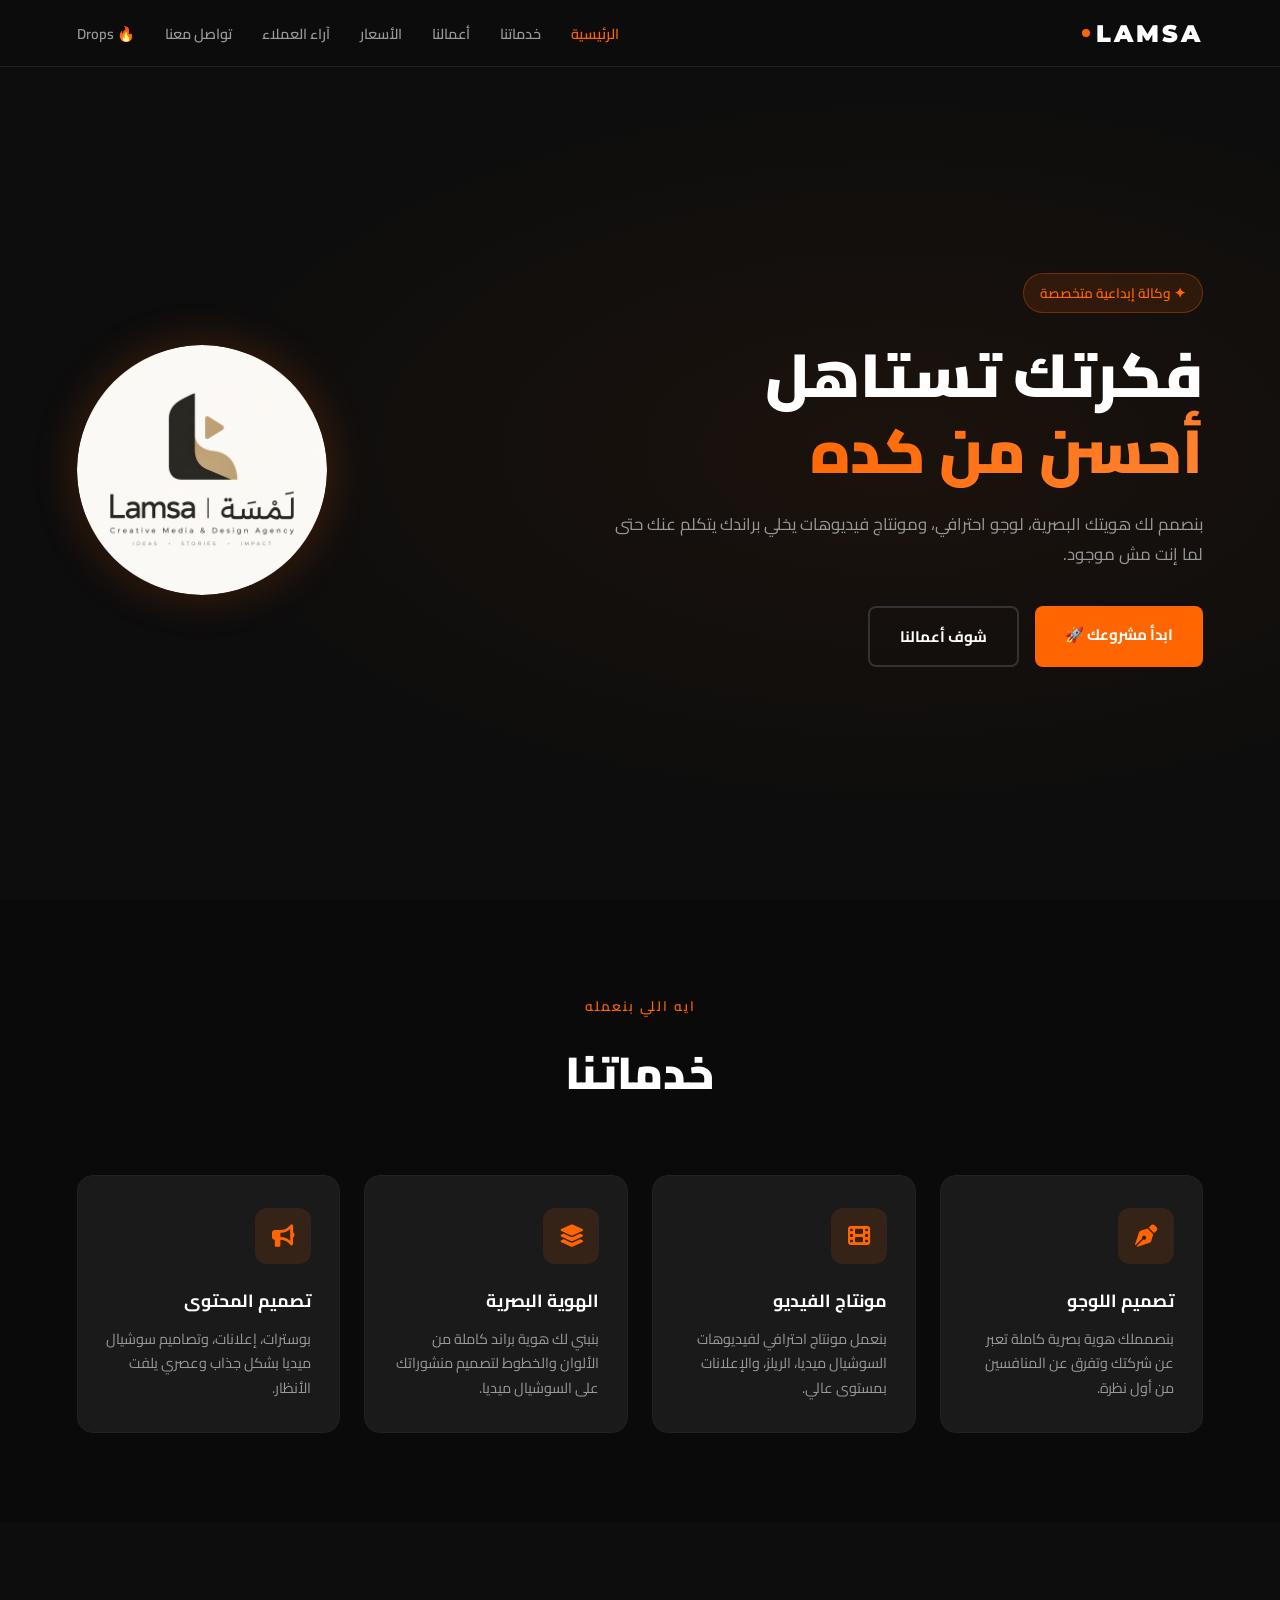
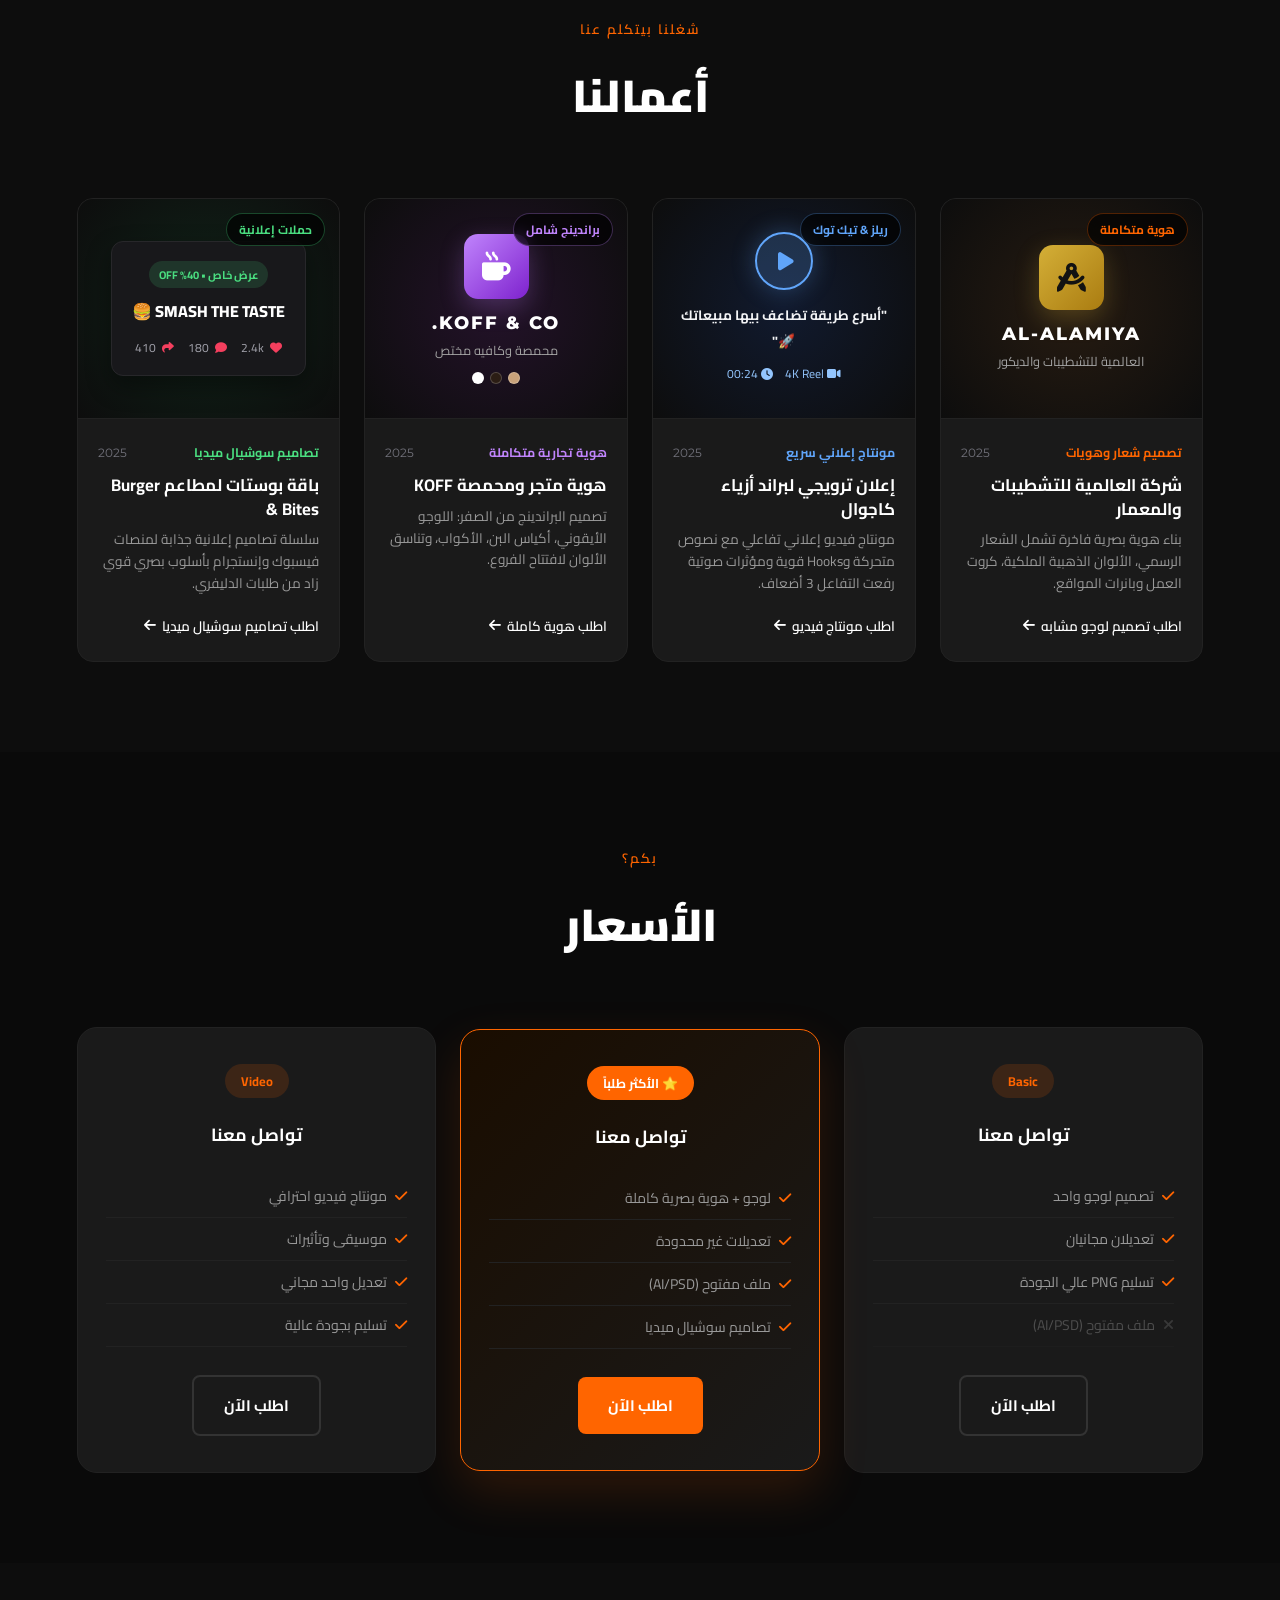
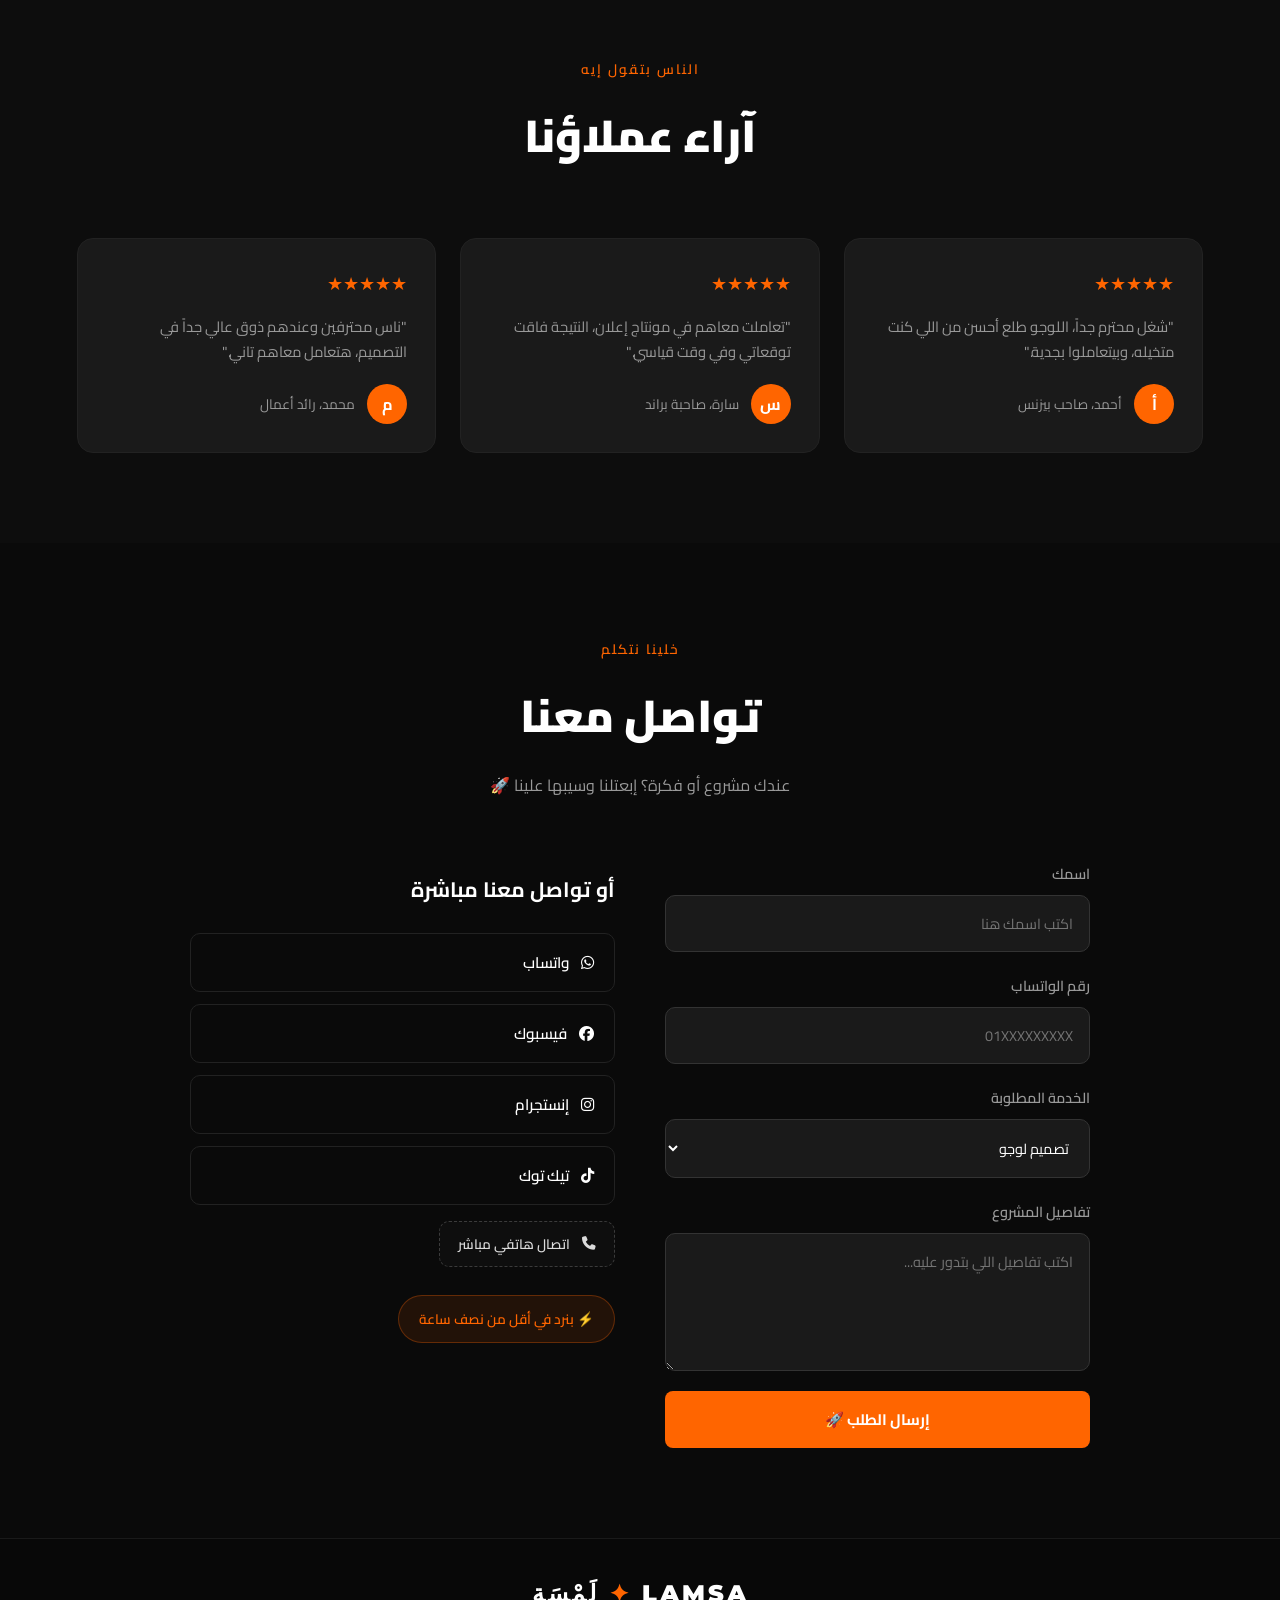
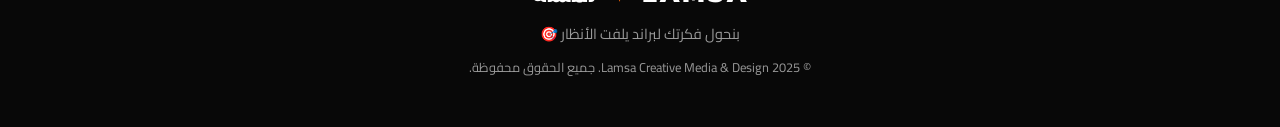
==== agency.html @ 6bd49e01 "Add files via upload" ====
<!DOCTYPE html>
<html lang="ar" dir="rtl">
<head>
  <meta charset="UTF-8" />
  <meta name="viewport" content="width=device-width, initial-scale=1.0"/>
  <title>Lamsa | لَمْسَة — Creative Media & Design</title>
  <link rel="stylesheet" href="style.css" />
  <link href="https://fonts.googleapis.com/css2?family=Cairo:wght@300;400;600;700;900&family=Montserrat:wght@400;700;900&display=swap" rel="stylesheet"/>
  <link rel="stylesheet" href="https://cdnjs.cloudflare.com/ajax/libs/font-awesome/6.5.0/css/all.min.css"/>
</head>
<body>

  <!-- NAV -->
  <nav id="navbar">
    <div class="nav-logo">
      <span class="logo-text">LAMSA</span>
      <span class="logo-dot"></span>
    </div>
    <ul class="nav-links">
      <li><a href="#home">الرئيسية</a></li>
      <li><a href="#services">خدماتنا</a></li>
      <li><a href="#portfolio">أعمالنا</a></li>
      <li><a href="#pricing">الأسعار</a></li>
      <li><a href="#reviews">آراء العملاء</a></li>
      <li><a href="#contact">تواصل معنا</a></li>
      <li><a href="drops.html" class="nav-drops-link">🔥 Drops</a></li>
    </ul>
    <div class="hamburger" onclick="toggleMenu()">
      <span></span><span></span><span></span>
    </div>
  </nav>

  <!-- HERO -->
  <section id="home" class="hero">
    <div class="hero-content">
      <p class="hero-tag">✦ وكالة إبداعية متخصصة</p>
      <h1>فكرتك تستاهل<br/><span class="highlight">أحسن من كده</span></h1>
      <p class="hero-sub">بنصمم لك هويتك البصرية، لوجو احترافي، ومونتاج فيديوهات يخلي براندك يتكلم عنك حتى لما إنت مش موجود.</p>
      <div class="hero-btns">
        <a href="#contact" class="btn-primary">ابدأ مشروعك 🚀</a>
        <a href="#portfolio" class="btn-outline">شوف أعمالنا</a>
      </div>
    </div>
    <div class="hero-visual">
      <div class="hero-logo-wrapper">
        <img src="logo.png" alt="Lamsa Logo" class="hero-logo-img" />
      </div>
    </div>
  </section>

  <!-- SERVICES -->
  <section id="services" class="services">
    <div class="section-header">
      <p class="section-tag">ايه اللي بنعمله</p>
      <h2>خدماتنا</h2>
    </div>
    <div class="services-grid">
      <div class="service-card">
        <div class="service-icon"><i class="fa-solid fa-pen-nib"></i></div>
        <h3>تصميم اللوجو</h3>
        <p>بنصمملك هوية بصرية كاملة تعبر عن شركتك وتفرق عن المنافسين من أول نظرة.</p>
      </div>
      <div class="service-card">
        <div class="service-icon"><i class="fa-solid fa-film"></i></div>
        <h3>مونتاج الفيديو</h3>
        <p>بنعمل مونتاج احترافي لفيديوهات السوشيال ميديا، الريلز، والإعلانات بمستوى عالي.</p>
      </div>
      <div class="service-card">
        <div class="service-icon"><i class="fa-solid fa-layer-group"></i></div>
        <h3>الهوية البصرية</h3>
        <p>بنبني لك هوية براند كاملة من الألوان والخطوط لتصميم منشوراتك على السوشيال ميديا.</p>
      </div>
      <div class="service-card">
        <div class="service-icon"><i class="fa-solid fa-bullhorn"></i></div>
        <h3>تصميم المحتوى</h3>
        <p>بوسترات، إعلانات، وتصاميم سوشيال ميديا بشكل جذاب وعصري يلفت الأنظار.</p>
      </div>
    </div>
  </section>

  <!-- PORTFOLIO -->
  <section id="portfolio" class="portfolio">
    <div class="section-header">
      <p class="section-tag">شغلنا بيتكلم عنا</p>
      <h2>أعمالنا</h2>
    </div>
    <div class="portfolio-grid">
      <!-- Project 1: Logo & Identity -->
      <div class="portfolio-card">
        <div class="portfolio-visual project-logo">
          <div class="project-badge">هوية متكاملة</div>
          <div class="visual-content">
            <div class="mockup-emblem gold"><i class="fa-solid fa-compass-drafting"></i></div>
            <div class="mockup-title">AL-ALAMIYA</div>
            <div class="mockup-sub">العالمية للتشطيبات والديكور</div>
          </div>
        </div>
        <div class="portfolio-info">
          <div class="info-top">
            <span class="project-cat">تصميم شعار وهويات</span>
            <span class="project-year">2025</span>
          </div>
          <h4>شركة العالمية للتشطيبات والمعمار</h4>
          <p class="project-desc">بناء هوية بصرية فاخرة تشمل الشعار الرسمي، الألوان الذهبية الملكية، كروت العمل وبانرات المواقع.</p>
          <a href="#contact" class="project-cta">اطلب تصميم لوجو مشابه <i class="fa-solid fa-arrow-left"></i></a>
        </div>
      </div>

      <!-- Project 2: Video Editing & Reel -->
      <div class="portfolio-card">
        <div class="portfolio-visual project-video">
          <div class="project-badge video-badge">ريلز & تيك توك</div>
          <div class="visual-content">
            <div class="mockup-play"><i class="fa-solid fa-play"></i></div>
            <div class="mockup-caption">"أسرع طريقة تضاعف بيها مبيعاتك 🚀"</div>
            <div class="mockup-meta">
              <span><i class="fa-solid fa-video"></i> 4K Reel</span>
              <span><i class="fa-solid fa-clock"></i> 00:24</span>
            </div>
          </div>
        </div>
        <div class="portfolio-info">
          <div class="info-top">
            <span class="project-cat video-cat">مونتاج إعلاني سريع</span>
            <span class="project-year">2025</span>
          </div>
          <h4>إعلان ترويجي لبراند أزياء كاجوال</h4>
          <p class="project-desc">مونتاج فيديو إعلاني تفاعلي مع نصوص متحركة وHooks قوية ومؤثرات صوتية رفعت التفاعل 3 أضعاف.</p>
          <a href="#contact" class="project-cta">اطلب مونتاج فيديو <i class="fa-solid fa-arrow-left"></i></a>
        </div>
      </div>

      <!-- Project 3: Complete Startup Branding -->
      <div class="portfolio-card">
        <div class="portfolio-visual project-brand">
          <div class="project-badge brand-badge">براندينج شامل</div>
          <div class="visual-content">
            <div class="mockup-emblem purple"><i class="fa-solid fa-mug-hot"></i></div>
            <div class="mockup-title">KOFF & CO.</div>
            <div class="mockup-sub">محمصة وكافيه مختص</div>
            <div class="mockup-dots">
              <span style="background: #C8A27A;"></span>
              <span style="background: #2B1D14;"></span>
              <span style="background: #FFFFFF;"></span>
            </div>
          </div>
        </div>
        <div class="portfolio-info">
          <div class="info-top">
            <span class="project-cat brand-cat">هوية تجارية متكاملة</span>
            <span class="project-year">2025</span>
          </div>
          <h4>هوية متجر ومحمصة KOFF</h4>
          <p class="project-desc">تصميم البراندينج من الصفر: اللوجو الأيقوني، أكياس البن، الأكواب، وتناسق الألوان لافتتاح الفروع.</p>
          <a href="#contact" class="project-cta">اطلب هوية كاملة <i class="fa-solid fa-arrow-left"></i></a>
        </div>
      </div>

      <!-- Project 4: Social Media Campaign -->
      <div class="portfolio-card">
        <div class="portfolio-visual project-social">
          <div class="project-badge social-badge">حملات إعلانية</div>
          <div class="visual-content">
            <div class="social-post-card">
              <div class="post-pill">عرض خاص • 40% OFF</div>
              <div class="post-headline">SMASH THE TASTE 🍔</div>
              <div class="post-stats">
                <span><i class="fa-solid fa-heart"></i> 2.4k</span>
                <span><i class="fa-solid fa-comment"></i> 180</span>
                <span><i class="fa-solid fa-share"></i> 410</span>
              </div>
            </div>
          </div>
        </div>
        <div class="portfolio-info">
          <div class="info-top">
            <span class="project-cat social-cat">تصاميم سوشيال ميديا</span>
            <span class="project-year">2025</span>
          </div>
          <h4>باقة بوستات لمطاعم Burger & Bites</h4>
          <p class="project-desc">سلسلة تصاميم إعلانية جذابة لمنصات فيسبوك وإنستجرام بأسلوب بصري قوي زاد من طلبات الدليفري.</p>
          <a href="#contact" class="project-cta">اطلب تصاميم سوشيال ميديا <i class="fa-solid fa-arrow-left"></i></a>
        </div>
      </div>
    </div>
  </section>

  <!-- PRICING -->
  <section id="pricing" class="pricing">
    <div class="section-header">
      <p class="section-tag">بكم؟</p>
      <h2>الأسعار</h2>
    </div>
    <div class="pricing-grid">
      <div class="pricing-card">
        <div class="pricing-badge">Basic</div>
        <div class="pricing-price">تواصل معنا</div>
        <ul class="pricing-features">
          <li><i class="fa-solid fa-check"></i> تصميم لوجو واحد</li>
          <li><i class="fa-solid fa-check"></i> تعديلان مجانيان</li>
          <li><i class="fa-solid fa-check"></i> تسليم PNG عالي الجودة</li>
          <li class="off"><i class="fa-solid fa-xmark"></i> ملف مفتوح (AI/PSD)</li>
        </ul>
        <a href="#contact" class="btn-outline">اطلب الآن</a>
      </div>
      <div class="pricing-card featured">
        <div class="pricing-badge">⭐ الأكثر طلباً</div>
        <div class="pricing-price">تواصل معنا</div>
        <ul class="pricing-features">
          <li><i class="fa-solid fa-check"></i> لوجو + هوية بصرية كاملة</li>
          <li><i class="fa-solid fa-check"></i> تعديلات غير محدودة</li>
          <li><i class="fa-solid fa-check"></i> ملف مفتوح (AI/PSD)</li>
          <li><i class="fa-solid fa-check"></i> تصاميم سوشيال ميديا</li>
        </ul>
        <a href="#contact" class="btn-primary">اطلب الآن</a>
      </div>
      <div class="pricing-card">
        <div class="pricing-badge">Video</div>
        <div class="pricing-price">تواصل معنا</div>
        <ul class="pricing-features">
          <li><i class="fa-solid fa-check"></i> مونتاج فيديو احترافي</li>
          <li><i class="fa-solid fa-check"></i> موسيقى وتأثيرات</li>
          <li><i class="fa-solid fa-check"></i> تعديل واحد مجاني</li>
          <li><i class="fa-solid fa-check"></i> تسليم بجودة عالية</li>
        </ul>
        <a href="#contact" class="btn-outline">اطلب الآن</a>
      </div>
    </div>
  </section>

  <!-- REVIEWS -->
  <section id="reviews" class="reviews">
    <div class="section-header">
      <p class="section-tag">الناس بتقول إيه</p>
      <h2>آراء عملاؤنا</h2>
    </div>
    <div class="reviews-grid">
      <div class="review-card">
        <div class="review-stars">★★★★★</div>
        <p>"شغل محترم جداً، اللوجو طلع أحسن من اللي كنت متخيله، وبيتعاملوا بجدية."</p>
        <div class="reviewer">
          <div class="reviewer-avatar">أ</div>
          <span>أحمد، صاحب بيزنس</span>
        </div>
      </div>
      <div class="review-card">
        <div class="review-stars">★★★★★</div>
        <p>"تعاملت معاهم في مونتاج إعلان، النتيجة فاقت توقعاتي وفي وقت قياسي."</p>
        <div class="reviewer">
          <div class="reviewer-avatar">س</div>
          <span>سارة، صاحبة براند</span>
        </div>
      </div>
      <div class="review-card">
        <div class="review-stars">★★★★★</div>
        <p>"ناس محترفين وعندهم ذوق عالي جداً في التصميم، هتعامل معاهم تاني."</p>
        <div class="reviewer">
          <div class="reviewer-avatar">م</div>
          <span>محمد، رائد أعمال</span>
        </div>
      </div>
    </div>
  </section>

  <!-- CONTACT -->
  <section id="contact" class="contact">
    <div class="section-header">
      <p class="section-tag">خلينا نتكلم</p>
      <h2>تواصل معنا</h2>
      <p class="section-sub">عندك مشروع أو فكرة؟ إبعتلنا وسيبها علينا 🚀</p>
    </div>
    <div class="contact-wrapper">
      <form class="contact-form" onsubmit="submitForm(event)">
        <div class="form-group">
          <label>اسمك</label>
          <input type="text" id="clientName" placeholder="اكتب اسمك هنا" required />
        </div>
        <div class="form-group">
          <label>رقم الواتساب</label>
          <input type="text" id="clientPhone" placeholder="01XXXXXXXXX" required />
        </div>
        <div class="form-group">
          <label>الخدمة المطلوبة</label>
          <select id="clientService">
            <option>تصميم لوجو</option>
            <option>مونتاج فيديو</option>
            <option>هوية بصرية كاملة</option>
            <option>تصاميم سوشيال ميديا</option>
            <option>غير ده</option>
          </select>
        </div>
        <div class="form-group">
          <label>تفاصيل المشروع</label>
          <textarea id="clientDetails" rows="4" placeholder="اكتب تفاصيل اللي بتدور عليه..."></textarea>
        </div>
        <button type="submit" class="btn-primary full-width">إرسال الطلب 🚀</button>
      </form>
      <div class="contact-info">
        <h3>أو تواصل معنا مباشرة</h3>
        <div class="social-links">
          <a href="https://wa.me/201554687020?text=%D9%85%D8%B1%D8%AD%D8%A8%D8%A7%D9%8B%20Lamsa%D8%8C%20%D8%AD%D8%A7%D8%A8%D8%A8%20%D8%A3%D8%B3%D8%AA%D9%81%D8%B3%D8%B1%20%D8%B9%D9%86%20%D8%AE%D8%AF%D9%85%D8%A7%D8%AA%D9%83%D9%85" target="_blank" rel="noopener" class="social-link whatsapp"><i class="fa-brands fa-whatsapp"></i> واتساب</a>
          <a href="https://www.facebook.com/profile.php?id=61596729752735" target="_blank" rel="noopener" class="social-link facebook"><i class="fa-brands fa-facebook"></i> فيسبوك</a>
          <a href="https://www.instagram.com/lamsa.lamsas/?hl=ar" target="_blank" rel="noopener" class="social-link instagram"><i class="fa-brands fa-instagram"></i> إنستجرام</a>
          <a href="https://www.tiktok.com/@lamsa.6.16?lang=en" target="_blank" rel="noopener" class="social-link tiktok"><i class="fa-brands fa-tiktok"></i> تيك توك</a>
          <a href="tel:+201020705557" class="social-link phone-btn"><i class="fa-solid fa-phone"></i> اتصال هاتفي مباشر</a>
        </div>
        <div class="response-badge">⚡ بنرد في أقل من نصف ساعة</div>
      </div>
    </div>
  </section>

  <!-- FOOTER -->
  <footer class="footer">
    <div class="footer-logo">LAMSA <span>✦</span> لَمْسَة</div>
    <p>بنحول فكرتك لبراند يلفت الأنظار 🎯</p>
    <p class="footer-copy">© 2025 Lamsa Creative Media & Design. جميع الحقوق محفوظة.</p>
  </footer>

  <script src="script.js"></script>
</body>
</html>
---- style.css ----
/* ===== RESET & BASE ===== */
* { margin: 0; padding: 0; box-sizing: border-box; }
html { scroll-behavior: smooth; }

:root {
  --black: #0D0D0D;
  --dark: #111111;
  --card: #1a1a1a;
  --orange: #FF6500;
  --orange-light: #FF8533;
  --white: #FFFFFF;
  --gray: #999999;
  --light-gray: #2a2a2a;
  --font-ar: 'Cairo', sans-serif;
  --font-en: 'Montserrat', sans-serif;
}

body {
  background: var(--black);
  color: var(--white);
  font-family: var(--font-ar);
  overflow-x: hidden;
}

/* ===== NAVBAR ===== */
#navbar {
  position: fixed; top: 0; width: 100%; z-index: 1000;
  display: flex; align-items: center; justify-content: space-between;
  padding: 18px 6%;
  background: rgba(13,13,13,0.95);
  backdrop-filter: blur(10px);
  border-bottom: 1px solid #222;
  transition: all 0.3s;
}

.nav-logo {
  display: flex; align-items: center; gap: 6px;
  font-family: var(--font-en); font-weight: 900;
  font-size: 1.5rem; letter-spacing: 3px; color: var(--white);
}

.logo-dot {
  width: 8px; height: 8px;
  background: var(--orange); border-radius: 50%;
}

.nav-links {
  list-style: none;
  display: flex; gap: 30px;
}

.nav-links a {
  color: var(--gray); text-decoration: none;
  font-size: 0.9rem; font-weight: 600;
  transition: color 0.3s;
}

.nav-links a:hover { color: var(--orange); }

.hamburger {
  display: none; flex-direction: column; gap: 5px; cursor: pointer;
}
.hamburger span {
  width: 25px; height: 2px; background: var(--white);
  display: block; transition: all 0.3s;
}

/* ===== HERO ===== */
.hero {
  min-height: 100vh;
  display: flex; align-items: center; justify-content: space-between;
  padding: 120px 6% 80px;
  gap: 40px;
  background: radial-gradient(ellipse at 70% 50%, rgba(255,101,0,0.06) 0%, transparent 60%);
}

.hero-content { flex: 1; max-width: 600px; }

.hero-tag {
  display: inline-block;
  background: rgba(255,101,0,0.12);
  border: 1px solid rgba(255,101,0,0.3);
  color: var(--orange);
  padding: 6px 16px; border-radius: 50px;
  font-size: 0.85rem; font-weight: 600;
  margin-bottom: 24px;
}

.hero h1 {
  font-size: clamp(2.2rem, 5vw, 3.8rem);
  font-weight: 900; line-height: 1.25;
  margin-bottom: 20px;
}

.highlight {
  background: linear-gradient(135deg, var(--orange), var(--orange-light));
  -webkit-background-clip: text; -webkit-text-fill-color: transparent;
  background-clip: text;
}

.hero-sub {
  color: var(--gray); font-size: 1.05rem;
  line-height: 1.8; margin-bottom: 36px;
}

.hero-btns { display: flex; gap: 16px; flex-wrap: wrap; }

/* ===== BUTTONS ===== */
.btn-primary {
  display: inline-block;
  background: var(--orange);
  color: var(--white); text-decoration: none;
  padding: 14px 30px; border-radius: 8px;
  font-weight: 700; font-size: 0.95rem;
  border: none; cursor: pointer;
  transition: all 0.3s; font-family: var(--font-ar);
}
.btn-primary:hover {
  background: var(--orange-light);
  transform: translateY(-2px);
  box-shadow: 0 8px 25px rgba(255,101,0,0.35);
}

.btn-outline {
  display: inline-block;
  border: 2px solid #333;
  color: var(--white); text-decoration: none;
  padding: 14px 30px; border-radius: 8px;
  font-weight: 700; font-size: 0.95rem;
  transition: all 0.3s; font-family: var(--font-ar);
}
.btn-outline:hover {
  border-color: var(--orange); color: var(--orange);
}

.full-width { width: 100%; text-align: center; }

/* ===== APERTURE ICON ===== */
.hero-visual {
  flex: 0 0 auto;
  display: flex; align-items: center; justify-content: center;
}

.hero-logo-wrapper {
  position: relative;
  width: 250px; height: 250px;
  display: flex; align-items: center; justify-content: center;
  border-radius: 50%;
  animation: rotate-slow 35s linear infinite;
  box-shadow: 0 0 45px rgba(255,101,0,0.22);
}

.hero-logo-img {
  width: 100%; height: 100%;
  object-fit: contain;
  border-radius: 50%;
  display: block;
}

@keyframes rotate-slow {
  from { transform: rotate(0deg); }
  to { transform: rotate(360deg); }
}

/* ===== SECTIONS SHARED ===== */
section { padding: 90px 6%; }

.section-header { text-align: center; margin-bottom: 60px; }

.section-tag {
  display: inline-block;
  color: var(--orange); font-size: 0.85rem;
  font-weight: 600; letter-spacing: 2px;
  text-transform: uppercase; margin-bottom: 12px;
}

.section-header h2 {
  font-size: clamp(1.8rem, 4vw, 2.8rem);
  font-weight: 900;
}

.section-sub { color: var(--gray); margin-top: 12px; font-size: 1rem; }

/* ===== SERVICES ===== */
.services { background: #0a0a0a; }

.services-grid {
  display: grid;
  grid-template-columns: repeat(auto-fit, minmax(240px, 1fr));
  gap: 24px;
}

.service-card {
  background: var(--card);
  border: 1px solid #222;
  border-radius: 16px; padding: 32px 28px;
  transition: all 0.3s;
}

.service-card:hover {
  border-color: var(--orange);
  transform: translateY(-5px);
  box-shadow: 0 15px 40px rgba(255,101,0,0.1);
}

.service-icon {
  width: 56px; height: 56px;
  background: rgba(255,101,0,0.12);
  border-radius: 12px;
  display: flex; align-items: center; justify-content: center;
  font-size: 1.4rem; color: var(--orange);
  margin-bottom: 20px;
}

.service-card h3 { font-size: 1.1rem; margin-bottom: 10px; }
.service-card p { color: var(--gray); font-size: 0.9rem; line-height: 1.7; }

/* ===== PORTFOLIO ===== */
.portfolio-grid {
  display: grid;
  grid-template-columns: repeat(auto-fit, minmax(260px, 1fr));
  gap: 24px;
}

.portfolio-card {
  border-radius: 16px; 
  overflow: hidden;
  border: 1px solid #222;
  background: var(--card);
  transition: all 0.3s ease;
  display: flex;
  flex-direction: column;
}

.portfolio-card:hover { 
  transform: translateY(-6px); 
  border-color: var(--orange);
  box-shadow: 0 15px 35px rgba(255, 101, 0, 0.15);
}

/* Portfolio Visual Areas */
.portfolio-visual {
  height: 220px;
  position: relative;
  display: flex;
  align-items: center;
  justify-content: center;
  padding: 20px;
  overflow: hidden;
}

.project-badge {
  position: absolute;
  top: 14px;
  right: 14px;
  background: rgba(0, 0, 0, 0.65);
  backdrop-filter: blur(8px);
  color: var(--orange);
  font-size: 0.75rem;
  font-weight: 700;
  padding: 4px 12px;
  border-radius: 50px;
  border: 1px solid rgba(255, 101, 0, 0.3);
  z-index: 2;
}

.video-badge { color: #60a5fa; border-color: rgba(96, 165, 250, 0.3); }
.brand-badge { color: #c084fc; border-color: rgba(192, 132, 252, 0.3); }
.social-badge { color: #4ade80; border-color: rgba(74, 222, 128, 0.3); }

/* Card 1: Logo & Identity Mockup */
.project-logo {
  background: radial-gradient(circle at center, #261b11 0%, #0d0d0d 100%);
  border-bottom: 1px solid #222;
}
.mockup-emblem {
  width: 65px;
  height: 65px;
  border-radius: 14px;
  display: flex;
  align-items: center;
  justify-content: center;
  font-size: 1.8rem;
  margin: 0 auto 12px;
}
.mockup-emblem.gold {
  background: linear-gradient(135deg, #d4af37, #aa7c11);
  color: #121212;
  box-shadow: 0 8px 25px rgba(212, 175, 55, 0.25);
}
.mockup-title {
  font-family: var(--font-en);
  font-weight: 800;
  letter-spacing: 2px;
  font-size: 1.15rem;
  color: #fff;
  text-align: center;
}
.mockup-sub {
  font-size: 0.8rem;
  color: #a3a3a3;
  text-align: center;
  margin-top: 4px;
}

/* Card 2: Video Editing Mockup */
.project-video {
  background: radial-gradient(circle at center, #111a2e 0%, #0d0d0d 100%);
  border-bottom: 1px solid #222;
}
.mockup-play {
  width: 58px;
  height: 58px;
  border-radius: 50%;
  background: rgba(96, 165, 250, 0.2);
  border: 2px solid #60a5fa;
  color: #60a5fa;
  display: flex;
  align-items: center;
  justify-content: center;
  font-size: 1.3rem;
  margin: 0 auto 12px;
  padding-left: 4px;
  box-shadow: 0 0 25px rgba(96, 165, 250, 0.3);
  transition: transform 0.3s;
}
.portfolio-card:hover .mockup-play {
  transform: scale(1.1);
}
.mockup-caption {
  font-size: 0.85rem;
  font-weight: 700;
  color: #f3f4f6;
  text-align: center;
  margin-bottom: 8px;
}
.mockup-meta {
  display: flex;
  gap: 12px;
  justify-content: center;
  font-size: 0.75rem;
  color: #93c5fd;
}

/* Card 3: Brand Identity Mockup */
.project-brand {
  background: radial-gradient(circle at center, #231229 0%, #0d0d0d 100%);
  border-bottom: 1px solid #222;
}
.mockup-emblem.purple {
  background: linear-gradient(135deg, #c084fc, #7e22ce);
  color: #fff;
  box-shadow: 0 8px 25px rgba(192, 132, 252, 0.25);
}
.mockup-dots {
  display: flex;
  gap: 6px;
  justify-content: center;
  margin-top: 10px;
}
.mockup-dots span {
  width: 12px;
  height: 12px;
  border-radius: 50%;
  border: 1px solid rgba(255,255,255,0.2);
}

/* Card 4: Social Media Post Mockup */
.project-social {
  background: radial-gradient(circle at center, #102419 0%, #0d0d0d 100%);
  border-bottom: 1px solid #222;
}
.social-post-card {
  background: #18181b;
  border: 1px solid #27272a;
  border-radius: 12px;
  padding: 16px 20px;
  text-align: center;
  box-shadow: 0 10px 25px rgba(0,0,0,0.4);
}
.post-pill {
  display: inline-block;
  background: rgba(74, 222, 128, 0.15);
  color: #4ade80;
  font-size: 0.7rem;
  font-weight: 700;
  padding: 3px 10px;
  border-radius: 20px;
  margin-bottom: 8px;
}
.post-headline {
  font-weight: 800;
  font-size: 1rem;
  color: #fff;
  margin-bottom: 10px;
}
.post-stats {
  display: flex;
  gap: 14px;
  justify-content: center;
  font-size: 0.75rem;
  color: #a1a1aa;
}
.post-stats i { color: #f43f5e; margin-left: 3px; }

/* Portfolio Info Section */
.portfolio-info {
  padding: 22px 20px;
  flex-grow: 1;
  display: flex;
  flex-direction: column;
}
.info-top {
  display: flex;
  justify-content: space-between;
  align-items: center;
  margin-bottom: 10px;
}
.project-cat {
  font-size: 0.78rem;
  font-weight: 700;
  color: var(--orange);
}
.project-cat.video-cat { color: #60a5fa; }
.project-cat.brand-cat { color: #c084fc; }
.project-cat.social-cat { color: #4ade80; }

.project-year {
  font-size: 0.75rem;
  color: #71717a;
  font-family: var(--font-en);
}
.portfolio-info h4 {
  font-size: 1.05rem;
  margin-bottom: 8px;
  color: #fff;
  line-height: 1.4;
}
.project-desc {
  font-size: 0.85rem;
  color: var(--gray);
  line-height: 1.6;
  margin-bottom: 18px;
  flex-grow: 1;
}
.project-cta {
  font-size: 0.85rem;
  color: #fff;
  text-decoration: none;
  font-weight: 600;
  display: flex;
  align-items: center;
  gap: 6px;
  transition: all 0.2s;
  margin-top: auto;
}
.project-cta i {
  transition: transform 0.2s;
}
.portfolio-card:hover .project-cta {
  color: var(--orange);
}
.portfolio-card:hover .project-cta i {
  transform: translateX(-4px);
}

/* ===== PRICING ===== */
.pricing { background: #0a0a0a; }

.pricing-grid {
  display: grid;
  grid-template-columns: repeat(auto-fit, minmax(260px, 1fr));
  gap: 24px; align-items: center;
}

.pricing-card {
  background: var(--card);
  border: 1px solid #222;
  border-radius: 20px; padding: 36px 28px;
  text-align: center; transition: all 0.3s;
}

.pricing-card.featured {
  border-color: var(--orange);
  background: linear-gradient(135deg, #1a0d00, #1a1a1a);
  transform: scale(1.03);
  box-shadow: 0 20px 50px rgba(255,101,0,0.15);
}

.pricing-badge {
  display: inline-block;
  background: rgba(255,101,0,0.15);
  color: var(--orange); border-radius: 50px;
  padding: 5px 16px; font-size: 0.8rem;
  font-weight: 700; margin-bottom: 20px;
}

.featured .pricing-badge {
  background: var(--orange); color: var(--white);
}

.pricing-price {
  font-size: 1.1rem; font-weight: 700;
  color: var(--white); margin-bottom: 24px;
}

.pricing-features {
  list-style: none; text-align: right;
  margin-bottom: 28px;
}

.pricing-features li {
  padding: 8px 0;
  border-bottom: 1px solid #222;
  font-size: 0.88rem; color: var(--gray);
  display: flex; align-items: center; gap: 8px;
}

.pricing-features li i.fa-check { color: var(--orange); }
.pricing-features li.off { opacity: 0.4; }
.pricing-features li i.fa-xmark { color: #666; }

/* ===== REVIEWS ===== */
.reviews-grid {
  display: grid;
  grid-template-columns: repeat(auto-fit, minmax(260px, 1fr));
  gap: 24px;
}

.review-card {
  background: var(--card);
  border: 1px solid #222;
  border-radius: 16px; padding: 28px;
  transition: all 0.3s;
}

.review-card:hover { border-color: var(--orange); }

.review-stars { color: var(--orange); font-size: 1.1rem; margin-bottom: 14px; }

.review-card p {
  color: var(--gray); line-height: 1.7;
  font-size: 0.92rem; margin-bottom: 20px;
}

.reviewer { display: flex; align-items: center; gap: 12px; }

.reviewer-avatar {
  width: 40px; height: 40px;
  background: var(--orange);
  border-radius: 50%; display: flex;
  align-items: center; justify-content: center;
  font-weight: 700; font-size: 1rem;
}

.reviewer span { font-size: 0.85rem; color: var(--gray); }

/* ===== CONTACT ===== */
.contact { background: #0a0a0a; }

.contact-wrapper {
  display: grid;
  grid-template-columns: 1fr 1fr;
  gap: 50px; align-items: start;
  max-width: 900px; margin: 0 auto;
}

.contact-form { display: flex; flex-direction: column; gap: 20px; }

.form-group { display: flex; flex-direction: column; gap: 8px; }

.form-group label { font-size: 0.9rem; color: var(--gray); font-weight: 600; }

.form-group input,
.form-group select,
.form-group textarea {
  background: var(--card);
  border: 1px solid #333;
  border-radius: 10px; padding: 14px 16px;
  color: var(--white); font-family: var(--font-ar);
  font-size: 0.9rem; outline: none;
  transition: border-color 0.3s;
}

.form-group input:focus,
.form-group select:focus,
.form-group textarea:focus { border-color: var(--orange); }

.form-group select option { background: var(--dark); }

.contact-info { padding-top: 10px; }

.contact-info h3 { font-size: 1.3rem; margin-bottom: 24px; }

.social-links { display: flex; flex-direction: column; gap: 12px; margin-bottom: 28px; }

.social-link {
  display: flex; align-items: center; gap: 12px;
  padding: 14px 20px; border-radius: 10px;
  text-decoration: none; font-weight: 600; font-size: 0.95rem;
  color: var(--white); transition: all 0.3s;
  border: 1px solid #222;
}

.social-link:hover { transform: translateX(-4px); }
.social-link.whatsapp:hover { border-color: #25D366; color: #25D366; }
.social-link.phone-btn {
  padding: 9px 18px;
  font-size: 0.85rem;
  width: fit-content;
  border: 1px dashed #444;
  background: rgba(255,255,255,0.02);
  margin-top: 4px;
  opacity: 0.85;
}
.social-link.phone-btn:hover {
  border-color: var(--orange);
  color: var(--orange);
  opacity: 1;
  border-style: solid;
}
.social-link.facebook:hover { border-color: #1877F2; color: #1877F2; }
.social-link.instagram:hover { border-color: #E4405F; color: #E4405F; }
.social-link.tiktok:hover { border-color: var(--white); }

.response-badge {
  display: inline-block;
  background: rgba(255,101,0,0.1);
  border: 1px solid rgba(255,101,0,0.3);
  color: var(--orange);
  padding: 10px 20px; border-radius: 50px;
  font-size: 0.85rem; font-weight: 600;
}

/* ===== FOOTER ===== */
.footer {
  background: #080808;
  border-top: 1px solid #1a1a1a;
  text-align: center; padding: 40px 6%;
}

.footer-logo {
  font-family: var(--font-en); font-size: 1.5rem;
  font-weight: 900; letter-spacing: 3px; margin-bottom: 12px;
}

.footer-logo span { color: var(--orange); }

.footer p { color: var(--gray); font-size: 0.9rem; margin-bottom: 8px; }
.footer-copy { font-size: 0.8rem !important; }

/* ===== RESPONSIVE ===== */
@media (max-width: 768px) {
  .nav-links { display: none; flex-direction: column; position: absolute; top: 70px; right: 0; left: 0; background: #0D0D0D; padding: 20px; gap: 20px; border-bottom: 1px solid #222; }
  .nav-links.open { display: flex; }
  .hamburger { display: flex; }
  .hero { flex-direction: column; text-align: center; padding-top: 100px; }
  .hero-btns { justify-content: center; }
  .hero-visual { order: -1; }
  .hero-logo-wrapper { width: 170px; height: 170px; }
  .contact-wrapper { grid-template-columns: 1fr; }
  .pricing-card.featured { transform: none; }
}
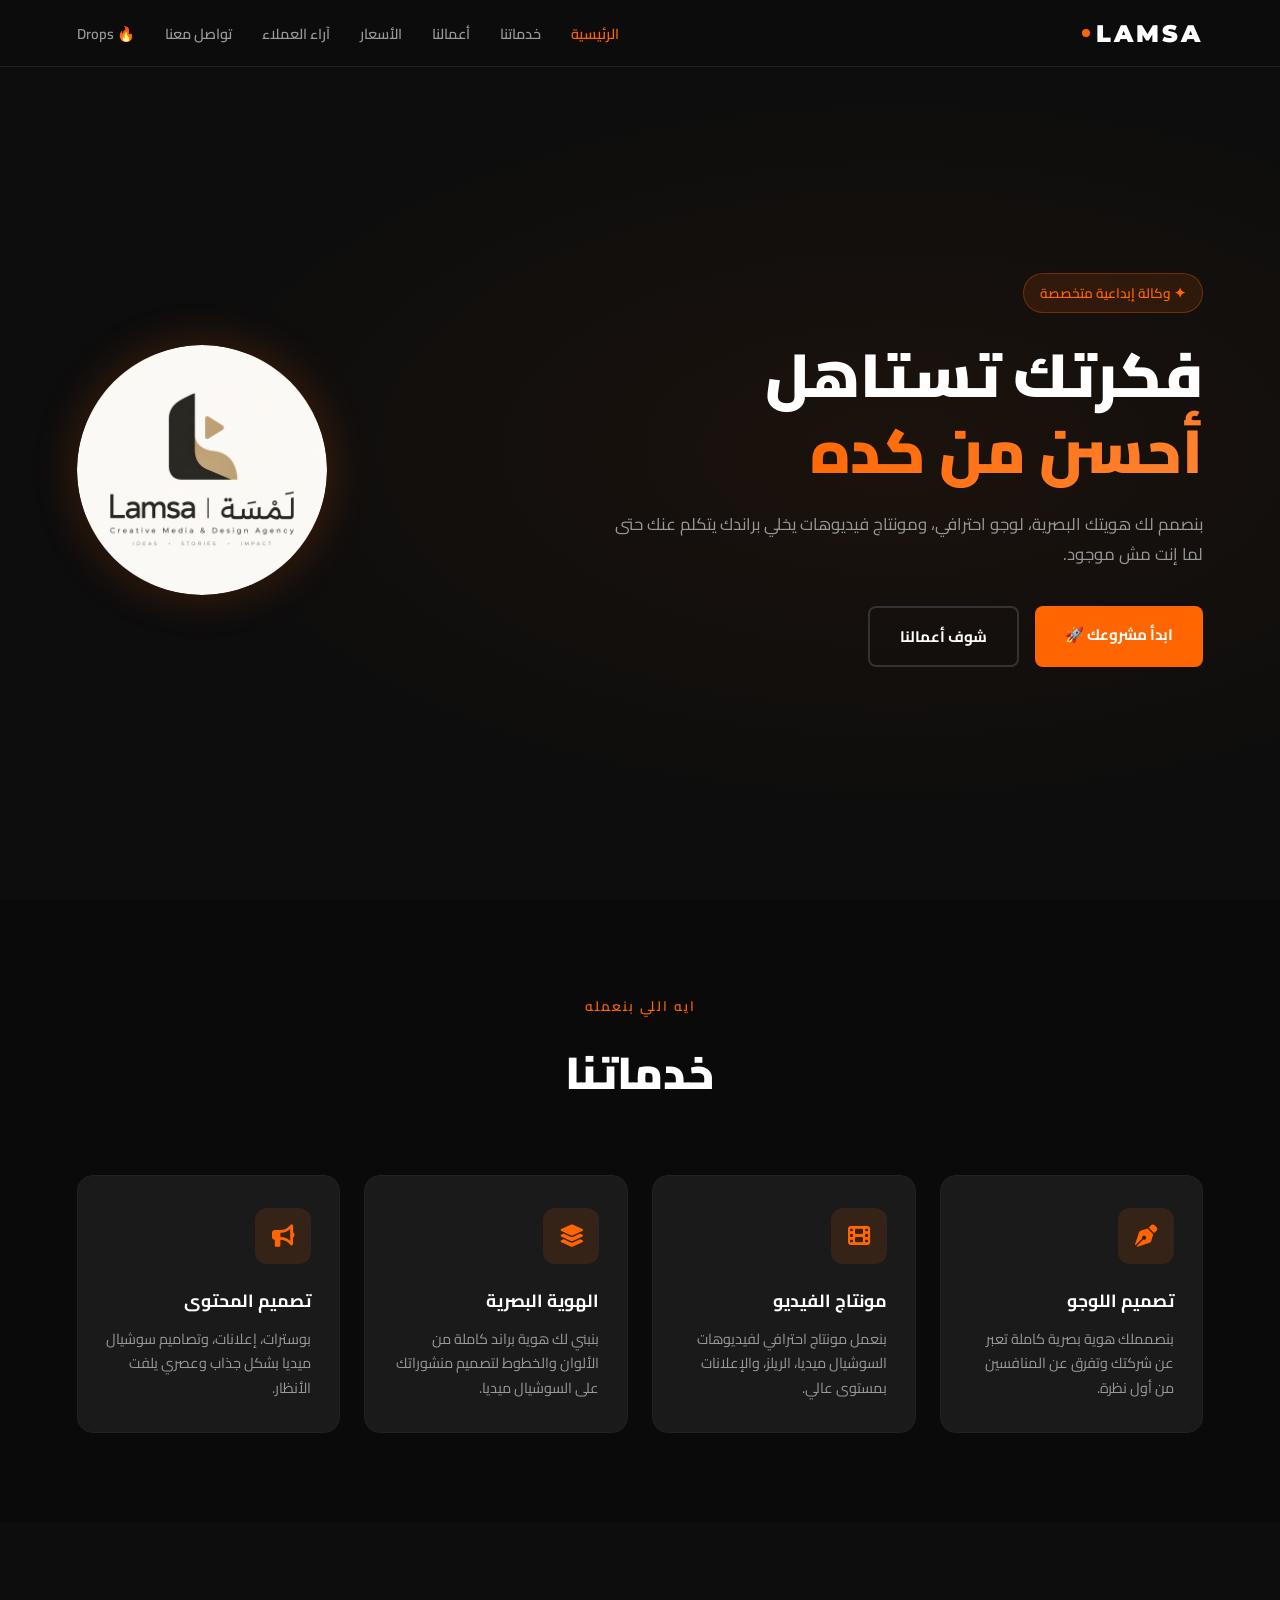
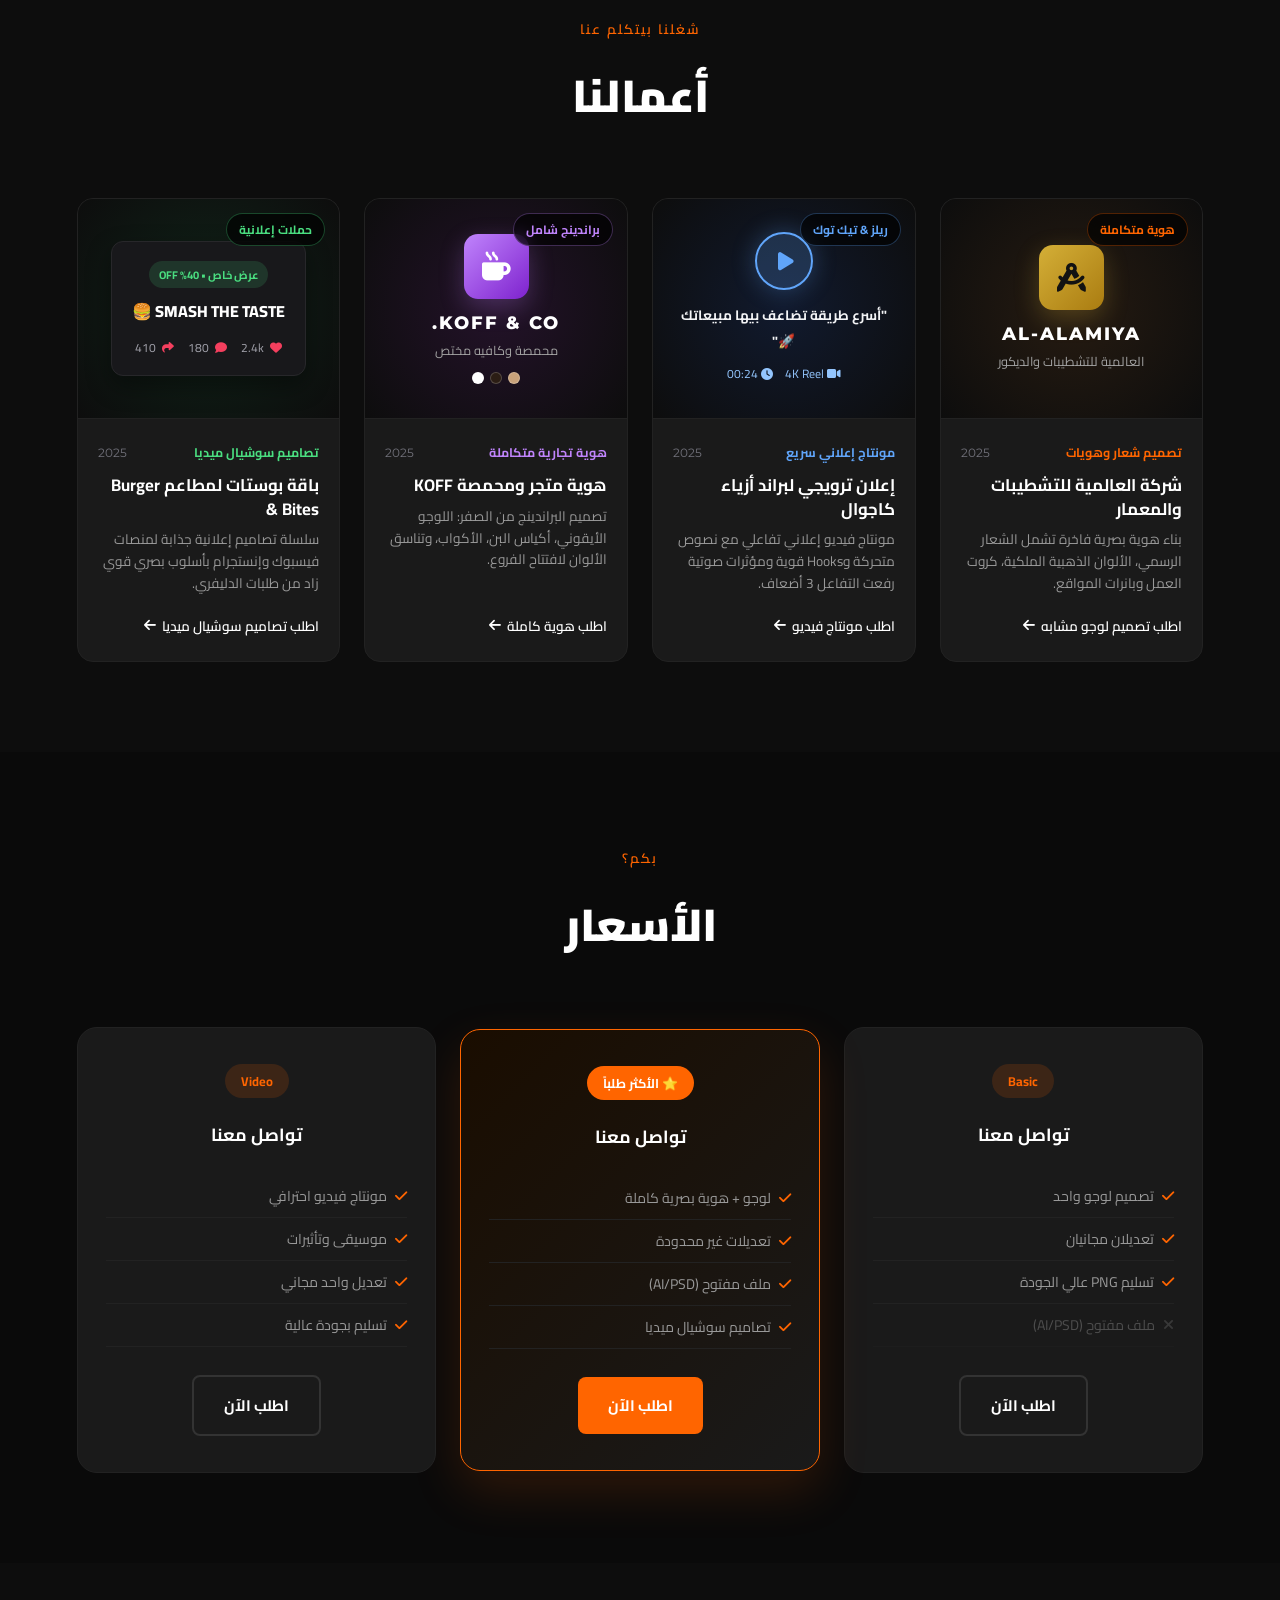
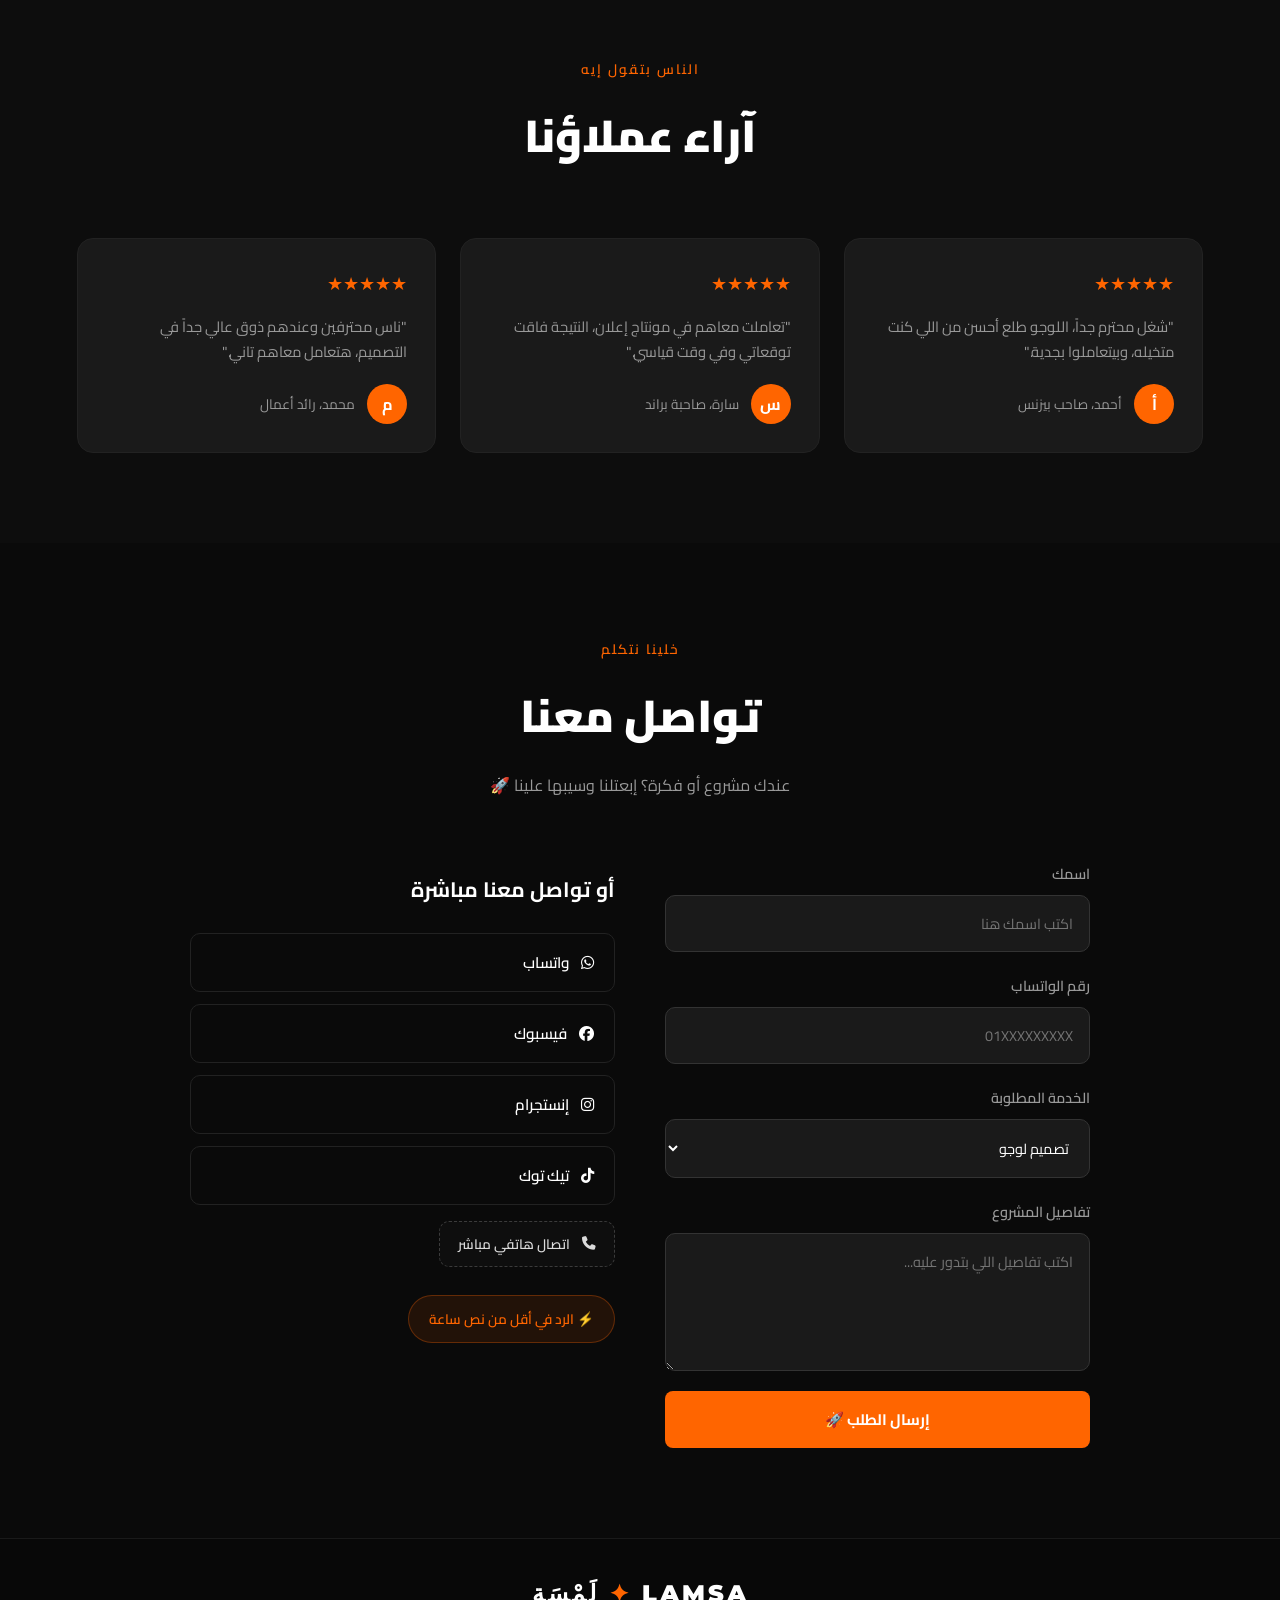
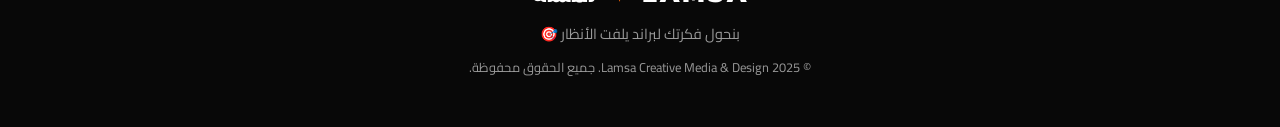
==== commit 297edb3b: "Add files via upload" ====
--- a/agency.html
+++ b/agency.html
@@ -304,7 +304,7 @@
           <a href="https://www.tiktok.com/@lamsa.6.16?lang=en" target="_blank" rel="noopener" class="social-link tiktok"><i class="fa-brands fa-tiktok"></i> تيك توك</a>
           <a href="tel:+201020705557" class="social-link phone-btn"><i class="fa-solid fa-phone"></i> اتصال هاتفي مباشر</a>
         </div>
-        <div class="response-badge">⚡ بنرد في أقل من نصف ساعة</div>
+        <div class="response-badge">⚡ الرد في أقل من نص ساعة</div>
       </div>
     </div>
   </section>
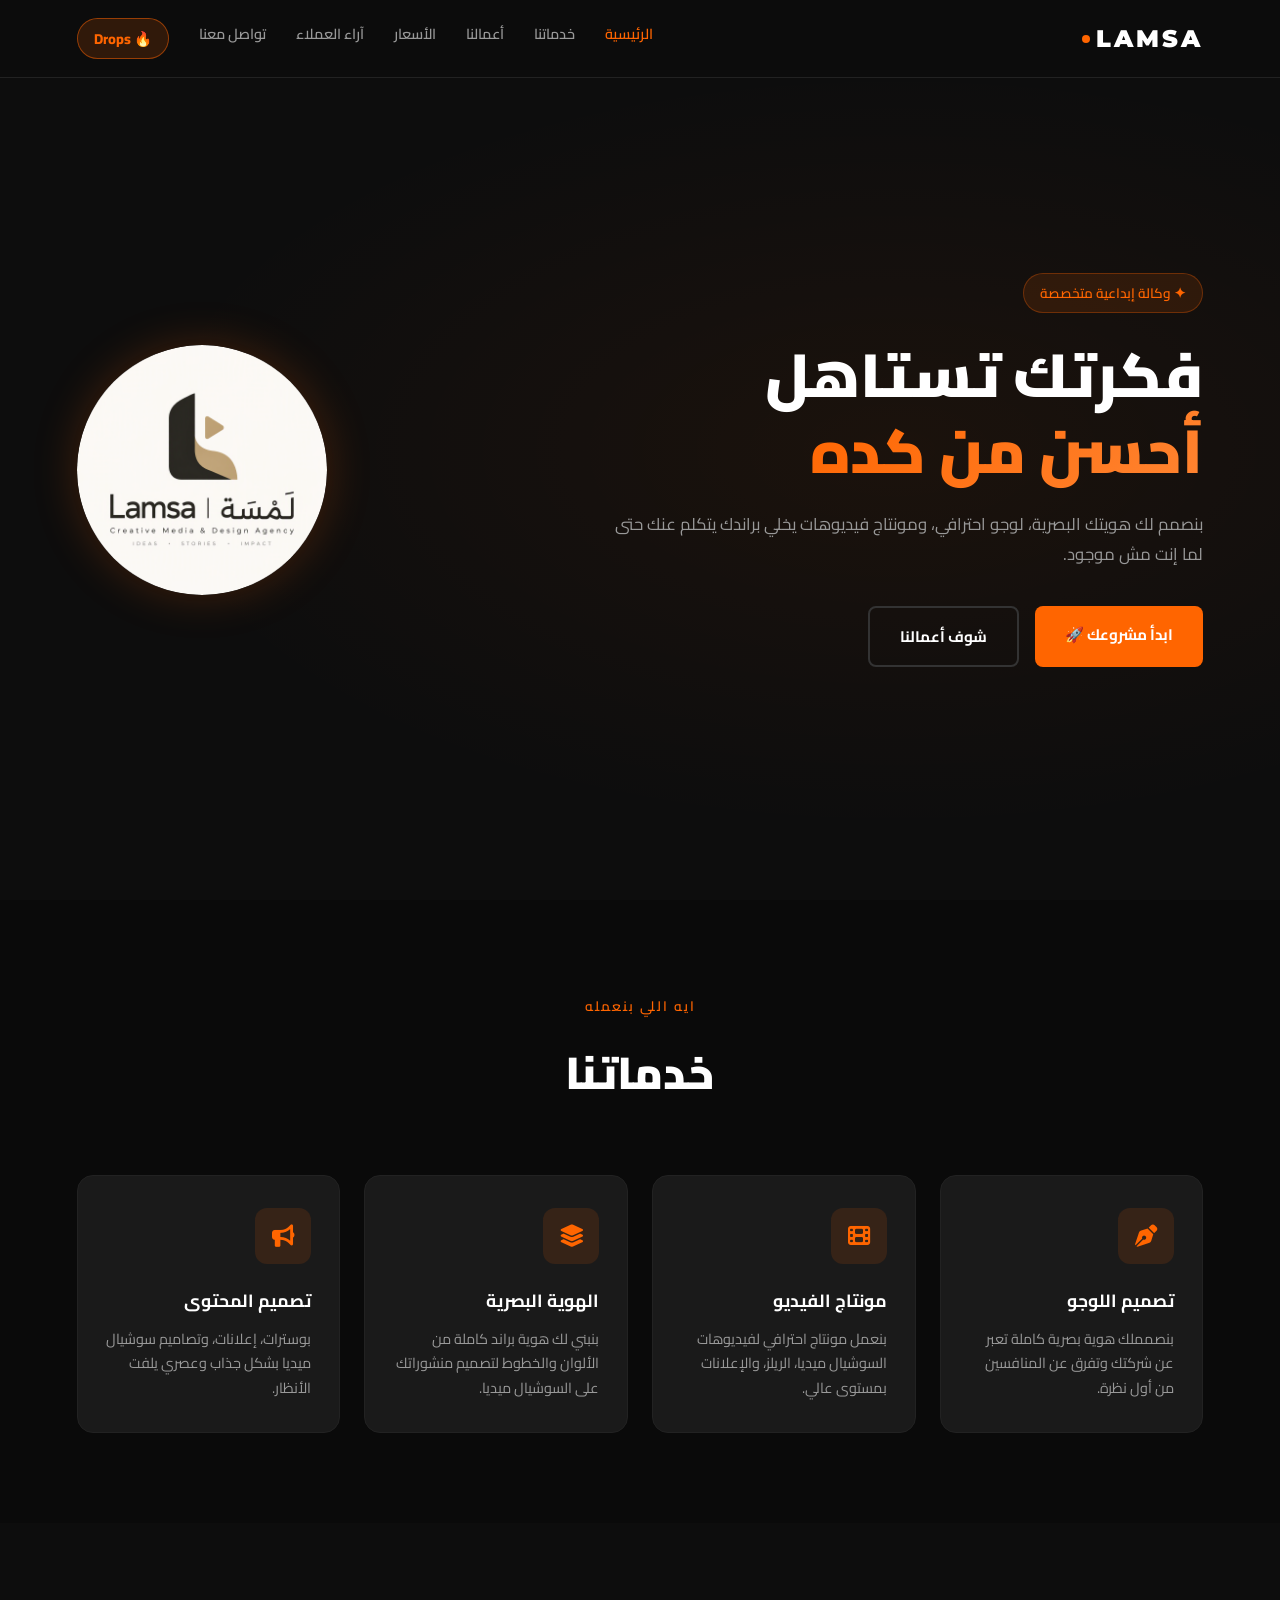
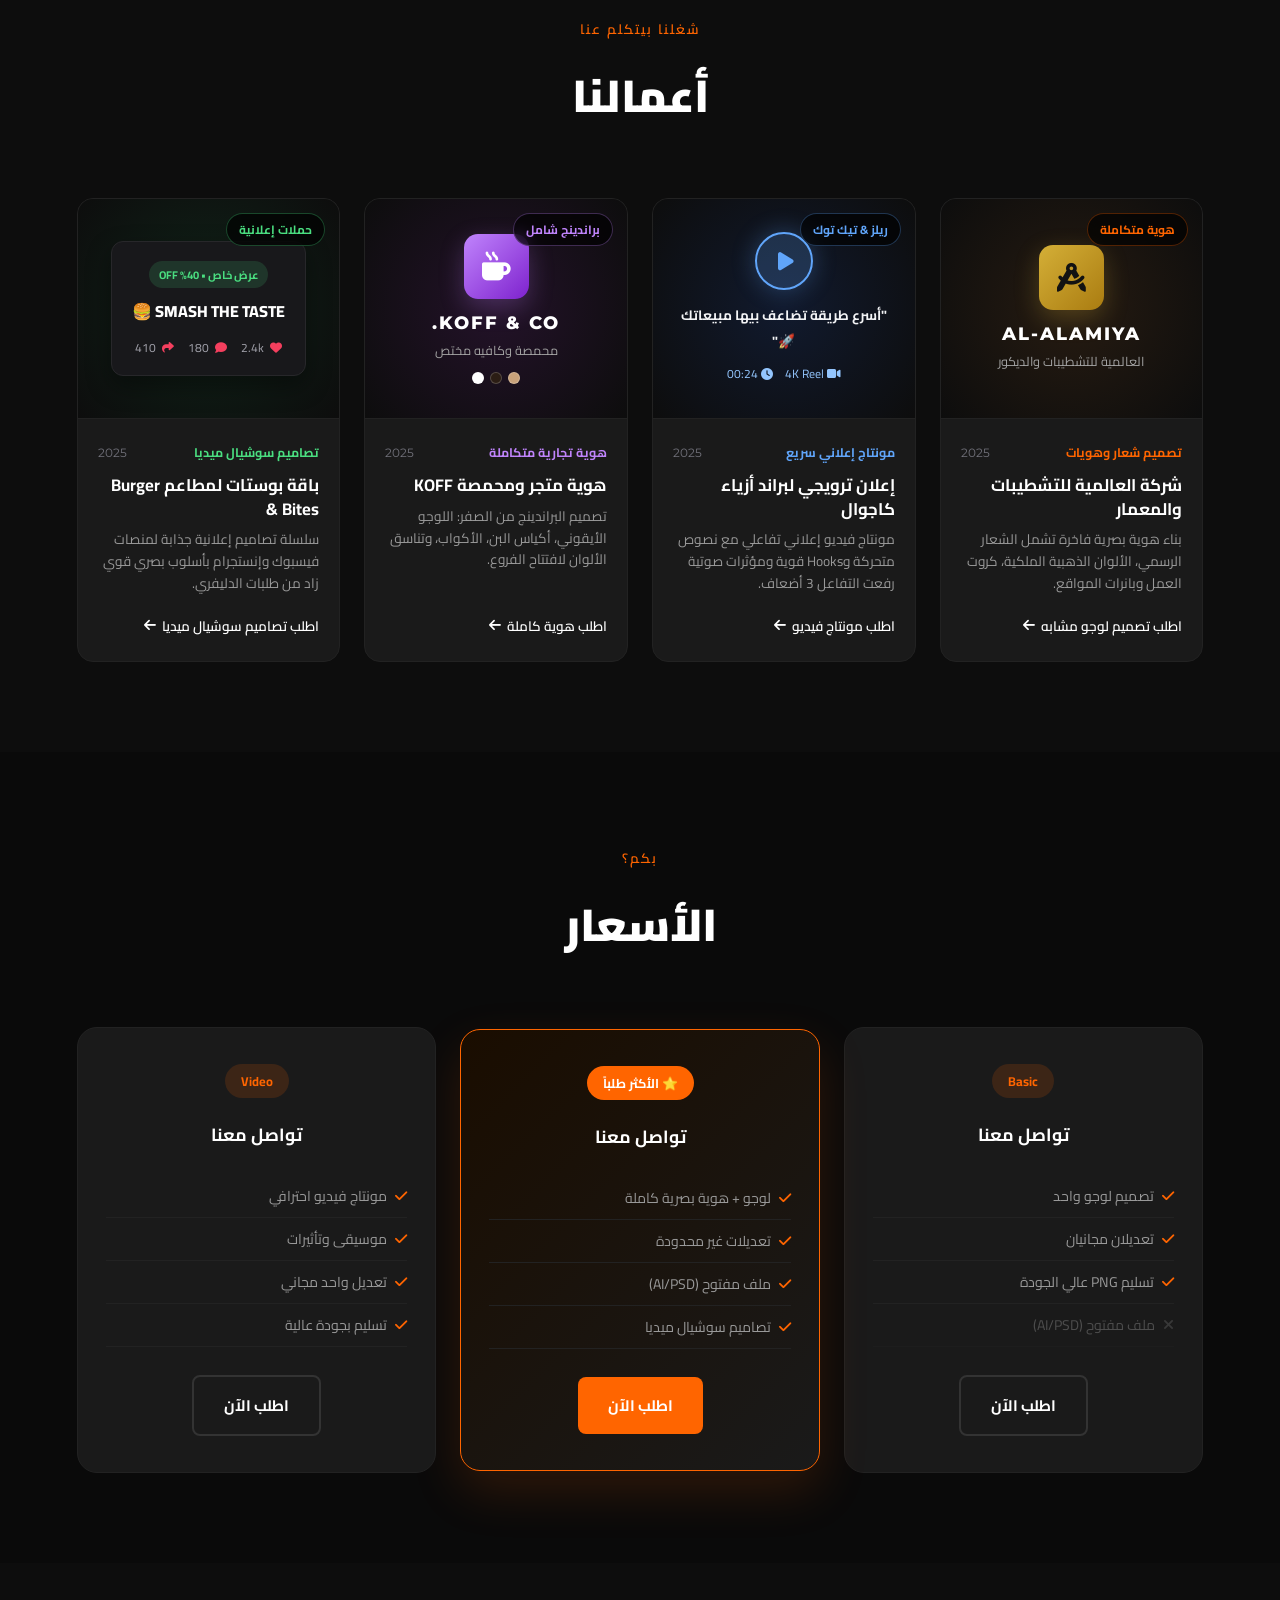
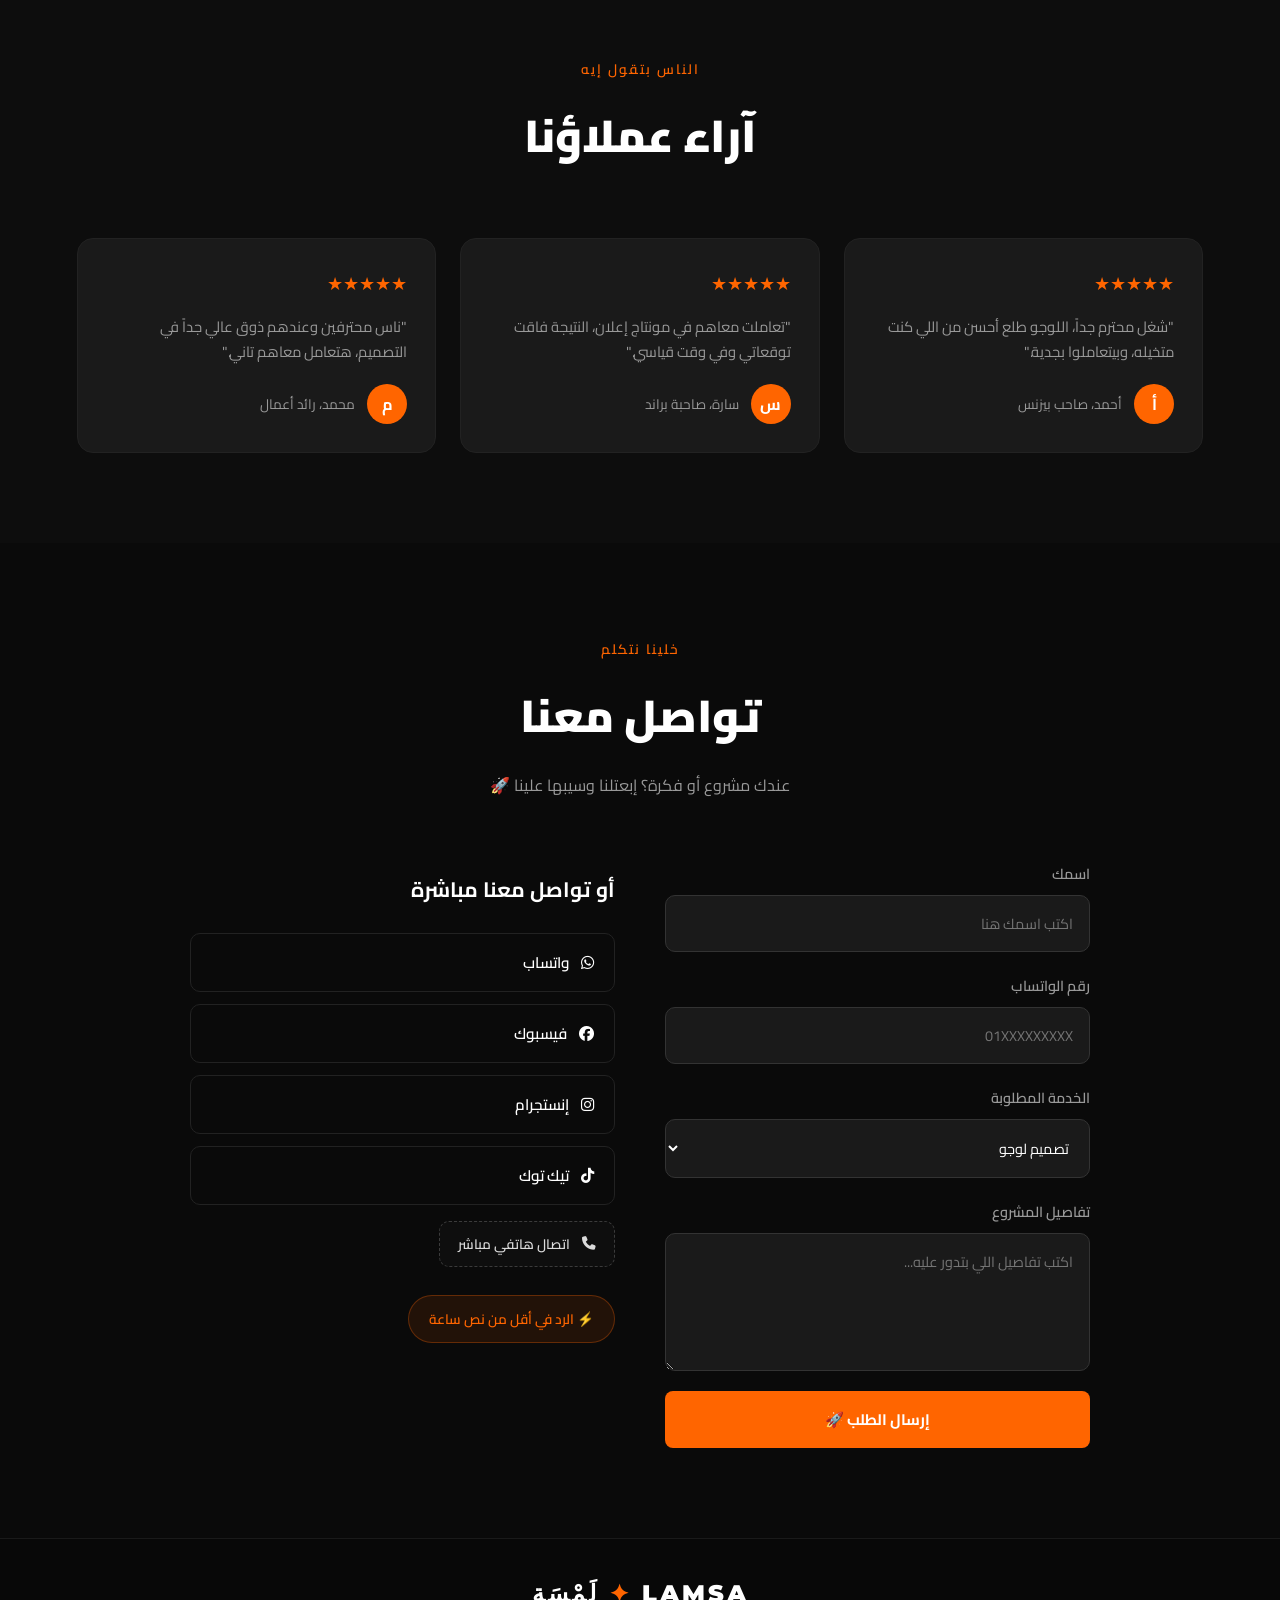
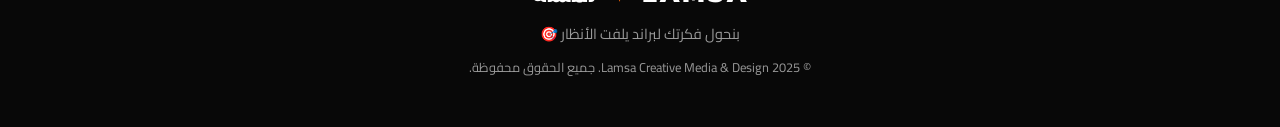
==== commit d196fbc6: "Add files via upload" ====
--- a/agency.html
+++ b/agency.html
@@ -300,7 +300,7 @@
         <div class="social-links">
           <a href="https://wa.me/201554687020?text=%D9%85%D8%B1%D8%AD%D8%A8%D8%A7%D9%8B%20Lamsa%D8%8C%20%D8%AD%D8%A7%D8%A8%D8%A8%20%D8%A3%D8%B3%D8%AA%D9%81%D8%B3%D8%B1%20%D8%B9%D9%86%20%D8%AE%D8%AF%D9%85%D8%A7%D8%AA%D9%83%D9%85" target="_blank" rel="noopener" class="social-link whatsapp"><i class="fa-brands fa-whatsapp"></i> واتساب</a>
           <a href="https://www.facebook.com/profile.php?id=61596729752735" target="_blank" rel="noopener" class="social-link facebook"><i class="fa-brands fa-facebook"></i> فيسبوك</a>
-          <a href="https://www.instagram.com/lamsa.lamsas/?hl=ar" target="_blank" rel="noopener" class="social-link instagram"><i class="fa-brands fa-instagram"></i> إنستجرام</a>
+          <a href="https://www.instagram.com/lamsa.bb/reels/?hl=ar" target="_blank" rel="noopener" class="social-link instagram"><i class="fa-brands fa-instagram"></i> إنستجرام</a>
           <a href="https://www.tiktok.com/@lamsa.6.16?lang=en" target="_blank" rel="noopener" class="social-link tiktok"><i class="fa-brands fa-tiktok"></i> تيك توك</a>
           <a href="tel:+201020705557" class="social-link phone-btn"><i class="fa-solid fa-phone"></i> اتصال هاتفي مباشر</a>
         </div>
--- a/style.css
+++ b/style.css
@@ -56,6 +56,42 @@
 }
 
 .nav-links a:hover { color: var(--orange); }
+
+.nav-drops-link {
+  background: rgba(255,101,0,0.15) !important;
+  border: 1.5px solid rgba(255,101,0,0.5) !important;
+  color: var(--orange) !important;
+  padding: 6px 16px;
+  border-radius: 50px;
+  font-weight: 800 !important;
+  transition: all 0.3s !important;
+  display: inline-flex;
+  align-items: center;
+  gap: 6px;
+}
+.nav-drops-link:hover {
+  background: rgba(255,101,0,0.3) !important;
+  color: #fff !important;
+  box-shadow: 0 0 15px rgba(255,101,0,0.35);
+}
+
+.nav-agency-link {
+  background: rgba(197, 160, 114, 0.15) !important;
+  border: 1.5px solid rgba(197, 160, 114, 0.5) !important;
+  color: var(--sand-gold, #c5a072) !important;
+  padding: 6px 16px;
+  border-radius: 50px;
+  font-weight: 800 !important;
+  transition: all 0.3s !important;
+  display: inline-flex;
+  align-items: center;
+  gap: 6px;
+}
+.nav-agency-link:hover {
+  background: rgba(197, 160, 114, 0.3) !important;
+  color: #fff !important;
+  box-shadow: 0 0 15px rgba(197, 160, 114, 0.35);
+}
 
 .hamburger {
   display: none; flex-direction: column; gap: 5px; cursor: pointer;
